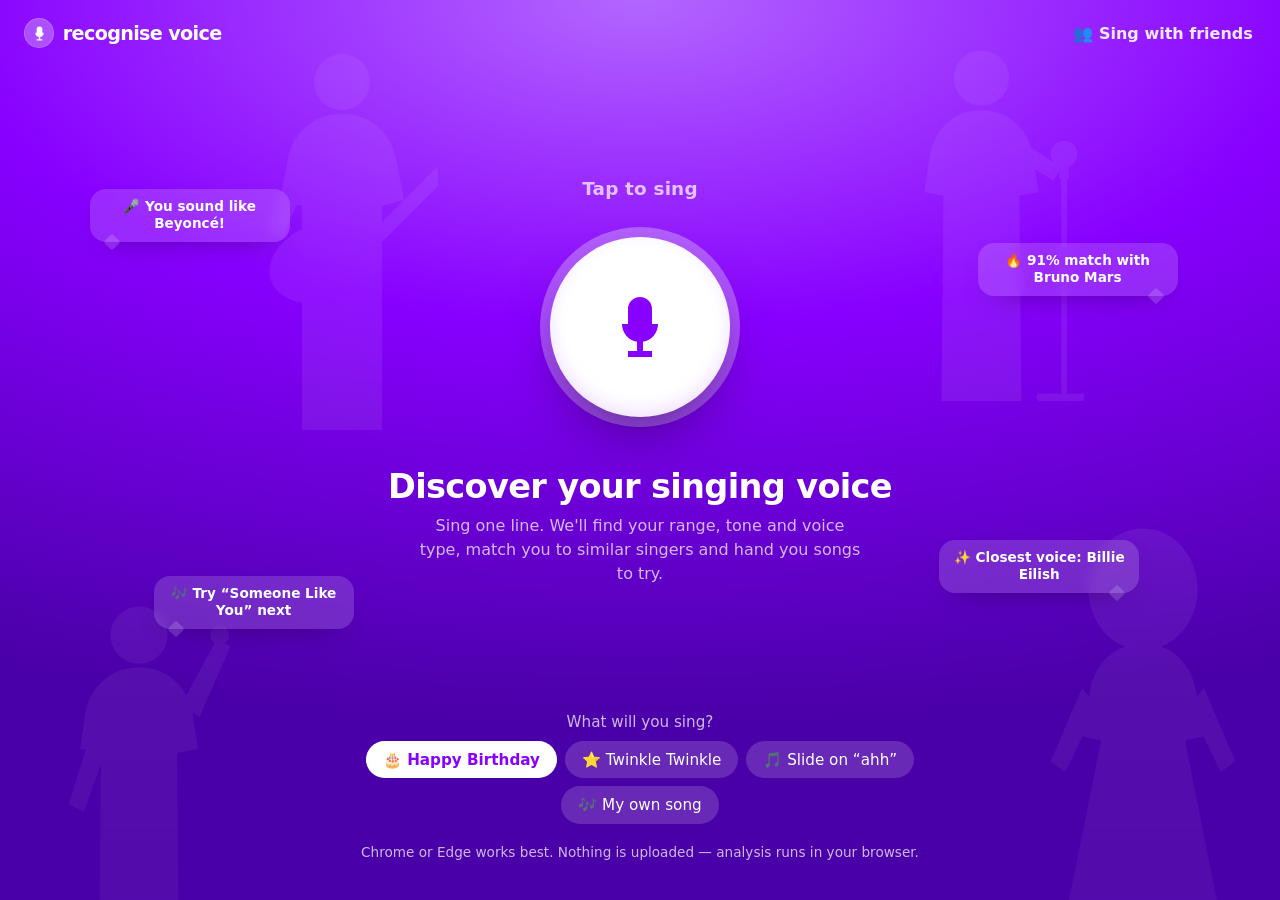
==== index.html @ d479e7f3 "Sing with friends page, performer silhouettes and landing chat bubbles Add friends.html + friends.js" ====
<!DOCTYPE html>
<html lang="en">
<head>
  <meta charset="UTF-8" />
  <meta name="viewport" content="width=device-width, initial-scale=1.0" />
  <meta name="theme-color" content="#8800ff" />
  <title>Recognise Voice</title>
  <link rel="icon" href="data:image/svg+xml,%3Csvg xmlns='http://www.w3.org/2000/svg' viewBox='0 0 64 64'%3E%3Ccircle cx='32' cy='32' r='32' fill='%238800ff'/%3E%3Cpath fill='%23fff' d='M32 38a8 8 0 0 0 8-8V18a8 8 0 1 0-16 0v12a8 8 0 0 0 8 8zm12-8a12 12 0 0 1-10 11.83V46h6v4H24v-4h6v-4.17A12 12 0 0 1 20 30h4a8 8 0 0 0 16 0h4z'/%3E%3C/svg%3E" />
  <link rel="stylesheet" href="style.css" />
</head>
<body>

  <!-- ============ INTRO ============ -->
  <section id="screen-intro" class="screen stage">
    <div class="bubbles" aria-hidden="true">
      <span class="bubble left b1">🎤 You sound like Beyoncé!</span>
      <span class="bubble right b2">🔥 91% match with Bruno Mars</span>
      <span class="bubble left b3">🎶 Try “Someone Like You” next</span>
      <span class="bubble right b4">✨ Closest voice: Billie Eilish</span>
    </div>
    <header class="topbar">
      <a class="brand" href="./" aria-label="Recognise Voice — home">
        <span class="logo" aria-hidden="true"><svg viewBox="0 0 24 24" width="17" height="17"><path fill="currentColor" d="M12 15a4 4 0 0 0 4-4V6a4 4 0 1 0-8 0v5a4 4 0 0 0 4 4zm6-4a6 6 0 0 1-5 5.92V20h3v2H8v-2h3v-3.08A6 6 0 0 1 6 11h2a4 4 0 0 0 8 0h2z"/></svg></span>
        <span class="wordmark">recognise voice</span>
      </a>
      <a class="text-btn nav-link" href="friends.html">👥 Sing with friends</a>
    </header>

    <div class="stage-center">
      <p class="tap-label">Tap to sing</p>

      <button id="start-btn" class="big-btn" type="button" aria-label="Start singing">
        <span class="ring ring-1"></span>
        <span class="ring ring-2"></span>
        <span class="core">
          <svg viewBox="0 0 24 24" width="72" height="72" aria-hidden="true">
            <path fill="currentColor" d="M12 15a4 4 0 0 0 4-4V6a4 4 0 1 0-8 0v5a4 4 0 0 0 4 4zm6-4a6 6 0 0 1-5 5.92V20h3v2H8v-2h3v-3.08A6 6 0 0 1 6 11h2a4 4 0 0 0 8 0h2z"/>
          </svg>
        </span>
      </button>

      <h1>Discover your singing voice</h1>
      <p class="lead">Sing one line. We'll find your range, tone and voice type, match you to similar singers and hand you songs to try.</p>
    </div>

    <div class="stage-bottom">
      <p class="picker-label">What will you sing?</p>
      <div class="chips" id="prompt-chips">
        <button class="chip selected" data-line="Happy birthday to you, happy birthday to you…">🎂 Happy Birthday</button>
        <button class="chip" data-line="Twinkle, twinkle, little star, how I wonder what you are…">⭐ Twinkle Twinkle</button>
        <button class="chip" data-line="Sing “ahh” — start comfortable, slide up as high as feels easy, then down as low as you can.">🎵 Slide on “ahh”</button>
        <button class="chip" data-line="Sing a line from any song you love.">🎶 My own song</button>
      </div>
      <p class="hint">Chrome or Edge works best. Nothing is uploaded — analysis runs in your browser.</p>
      <p id="unsupported" class="notice" hidden>Your browser doesn't support microphone recording. Try Chrome or Edge.</p>
      <p id="error" class="notice" hidden></p>
    </div>
  </section>

  <!-- ============ RECORD ============ -->
  <section id="screen-record" class="screen stage" hidden>
    <header class="topbar">
      <a class="brand" href="./" aria-label="Recognise Voice — home">
        <span class="logo" aria-hidden="true"><svg viewBox="0 0 24 24" width="17" height="17"><path fill="currentColor" d="M12 15a4 4 0 0 0 4-4V6a4 4 0 1 0-8 0v5a4 4 0 0 0 4 4zm6-4a6 6 0 0 1-5 5.92V20h3v2H8v-2h3v-3.08A6 6 0 0 1 6 11h2a4 4 0 0 0 8 0h2z"/></svg></span>
        <span class="wordmark">recognise voice</span>
      </a>
      <button id="cancel-btn" class="text-btn" type="button">Cancel</button>
    </header>

    <div class="stage-center">
      <p class="tap-label">Listening… tap to finish</p>

      <button id="stop-btn" class="big-btn listening" type="button" aria-label="Stop and analyse">
        <span class="ring ring-1"></span>
        <span class="ring ring-2"></span>
        <span class="ring ring-3"></span>
        <span class="core">
          <span class="live-note" id="live-note">—</span>
        </span>
      </button>

      <p class="lyric" id="lyric"></p>
      <p class="timer"><span id="elapsed">0.0</span>s · stops at 15s</p>
    </div>
  </section>

  <!-- ============ RESULTS ============ -->
  <section id="screen-results" class="screen results" hidden>
    <div class="results-stage">
      <header class="topbar">
        <a class="brand" href="./" aria-label="Recognise Voice — home">
        <span class="logo" aria-hidden="true"><svg viewBox="0 0 24 24" width="17" height="17"><path fill="currentColor" d="M12 15a4 4 0 0 0 4-4V6a4 4 0 1 0-8 0v5a4 4 0 0 0 4 4zm6-4a6 6 0 0 1-5 5.92V20h3v2H8v-2h3v-3.08A6 6 0 0 1 6 11h2a4 4 0 0 0 8 0h2z"/></svg></span>
        <span class="wordmark">recognise voice</span>
      </a>
        <span class="topbar-actions">
          <a class="text-btn nav-link" href="friends.html">👥 Sing with friends</a>
          <button id="again-btn" class="text-btn" type="button">Sing again</button>
        </span>
      </header>
      <div class="result-hero">
        <p class="eyebrow">Your voice type</p>
        <h1 id="voice-type">—</h1>
        <p id="voice-desc" class="lead"></p>
        <button id="replay-btn" class="replay-btn" type="button" hidden></button>
        <audio id="replay-audio" preload="auto"></audio>
      </div>
    </div>

    <div class="sheet">
      <div class="sheet-inner">

        <section class="block">
          <div class="range-bar" id="user-range-bar">
            <div class="range-fill" id="user-range-fill"></div>
            <div class="range-marker" id="user-range-median"></div>
          </div>
          <div class="range-labels"><span>C2</span><span>C3</span><span>C4</span><span>C5</span><span>C6</span></div>
          <dl class="stats" id="stats"></dl>
        </section>

        <section class="block fingerprint">
          <h2>Your vocal fingerprint</h2>
          <p class="sub">Measured first, described second. Dots show confidence; grey rows are things one sung line can't tell us.</p>
          <div class="dim-grid" id="dim-grid"></div>
          <dl class="fp-list" id="fp-list"></dl>
          <div class="distinguish" id="distinguish"></div>
          <details class="raw">
            <summary>All measurements (JSON)</summary>
            <button id="copy-json" class="pill-btn subtle" type="button">Copy JSON</button>
            <pre id="fp-json"></pre>
          </details>
        </section>

        <section class="block">
          <h2>Singers with a similar voice</h2>
          <p class="sub">Swipe or tap a card to explore your matches.</p>
          <div class="carousel-band">
            <div class="carousel" id="singer-carousel"></div>
            <div class="dots" id="singer-dots" role="tablist"></div>
            <div class="carousel-detail" id="singer-detail"></div>
          </div>
          <h3 class="dm-title">Closest match by dimension</h3>
          <div class="dim-matches" id="dim-matches"></div>
        </section>

        <section class="block">
          <h2>Genres suited to your voice</h2>
          <div class="chips dark static" id="genres"></div>
        </section>

        <section class="block">
          <h2>Start here — try this karaoke</h2>
          <div id="featured"></div>
        </section>

        <section class="block">
          <div class="section-head">
            <h2>Songs to try</h2>
            <button id="see-all-btn" class="see-all" type="button">See all <span aria-hidden="true">›</span></button>
          </div>
          <p class="sub">Tap the artwork to sing the karaoke version, or the YouTube icon to hear the original. Not feeling one? Tap ✕ to unmatch it and a better suggestion moves up.</p>
          <div class="chart" id="songs"></div>
          <div class="song-actions">
            <div class="pager" id="songs-pager">
              <button id="songs-prev" class="pager-btn" type="button" aria-label="Previous songs">‹</button>
              <span id="songs-page" class="pager-label"></span>
              <button id="songs-next" class="pager-btn" type="button" aria-label="Next songs">›</button>
            </div>
            <button id="reset-btn" class="pill-btn subtle" type="button">Reset unmatched</button>
          </div>
        </section>

      </div>
    </div>
  </section>

  <script src="data.js"></script>
  <script src="engine.js"></script>
  <script src="app.js"></script>
</body>
</html>
---- style.css ----
/*
 * Shazam-style UI in electric violet.
 * Shazam blue is #0088FF (hsl 208 100% 50%); we keep the same
 * saturation/lightness and rotate the hue: #8800FF (hsl 272 100% 50%).
 */
:root {
  --brand: #8800ff;
  --brand-deep: #4a00a8;
  --brand-light: #b366ff;
  --on-brand: #ffffff;
  --on-brand-muted: rgba(255, 255, 255, 0.72);
  --glass: rgba(255, 255, 255, 0.16);
  --glass-strong: rgba(255, 255, 255, 0.28);

  --sheet: #ffffff;
  --sheet-alt: #f4f0fb;
  --text: #17102b;
  --muted: #6d6486;
  --line: #e7e1f3;

  --spotify: #1db954;
  --youtube: #ff0033;
  --karaoke: #ffb400;
}

* { box-sizing: border-box; }

/* Screens are toggled with the hidden attribute; make sure it beats display rules below. */
[hidden] { display: none !important; }

html, body { margin: 0; min-height: 100%; }

body {
  font-family: -apple-system, BlinkMacSystemFont, "Segoe UI", Roboto, Inter, system-ui, sans-serif;
  color: var(--text);
  background: var(--brand);
  -webkit-font-smoothing: antialiased;
}

button { font: inherit; }

/* ---------- Stage (intro + record) ---------- */

.stage {
  min-height: 100vh;
  min-height: 100dvh;
  display: flex;
  flex-direction: column;
  color: var(--on-brand);
  background: radial-gradient(120% 80% at 50% 0%, var(--brand-light) 0%, var(--brand) 45%, var(--brand-deep) 100%);
  text-align: center;
}

.topbar {
  display: flex;
  justify-content: space-between;
  align-items: center;
  padding: 1.1rem 1.5rem;
}

.brand {
  display: inline-flex;
  align-items: center;
  gap: 0.55rem;
  color: var(--on-brand);
  text-decoration: none;
}

.brand .logo {
  width: 30px;
  height: 30px;
  border-radius: 50%;
  display: grid;
  place-items: center;
  background: var(--glass-strong);
  color: var(--on-brand);
  box-shadow: inset 0 0 0 1px rgba(255, 255, 255, 0.18);
}

.brand .wordmark {
  font-size: 1.2rem;
  font-weight: 900;
  letter-spacing: -0.035em;
  line-height: 1;
}

.text-btn {
  background: none;
  border: none;
  color: var(--on-brand);
  font-weight: 600;
  cursor: pointer;
  opacity: 0.9;
  padding: 0.4rem 0.2rem;
}

.text-btn:hover { opacity: 1; text-decoration: underline; }

.stage-center {
  flex: 1;
  display: flex;
  flex-direction: column;
  align-items: center;
  justify-content: center;
  padding: 1rem 1.5rem 2rem;
}

.tap-label {
  margin: 0 0 1.75rem;
  font-size: 1.15rem;
  font-weight: 600;
  color: var(--on-brand-muted);
  letter-spacing: 0.01em;
}

.stage h1 {
  margin: 2.5rem 0 0.5rem;
  font-size: clamp(1.6rem, 4vw, 2.1rem);
  font-weight: 800;
  letter-spacing: -0.02em;
}

.lead {
  margin: 0;
  max-width: 44ch;
  color: var(--on-brand-muted);
  font-size: 1rem;
  line-height: 1.5;
}

/* The big Shazam-style button */

.big-btn {
  position: relative;
  width: 200px;
  height: 200px;
  border: none;
  border-radius: 50%;
  background: transparent;
  cursor: pointer;
  padding: 0;
  display: grid;
  place-items: center;
  -webkit-tap-highlight-color: transparent;
}

.big-btn .core {
  position: relative;
  z-index: 2;
  width: 180px;
  height: 180px;
  border-radius: 50%;
  display: grid;
  place-items: center;
  color: var(--brand);
  background: var(--on-brand);
  box-shadow: 0 25px 60px -20px rgba(0, 0, 0, 0.55), inset 0 -6px 18px rgba(136, 0, 255, 0.12);
  transition: transform 0.15s ease;
}

.big-btn:hover .core { transform: scale(1.03); }
.big-btn:active .core { transform: scale(0.97); }
.big-btn:disabled { cursor: not-allowed; opacity: 0.6; }

.ring {
  position: absolute;
  inset: 0;
  border-radius: 50%;
  background: var(--glass);
  animation: breathe 2.6s ease-in-out infinite;
}

.ring-2 { animation-delay: 0.8s; }
.ring-3 { animation-delay: 1.6s; }

@keyframes breathe {
  0%, 100% { transform: scale(1); opacity: 0.9; }
  50% { transform: scale(1.18); opacity: 0.35; }
}

/* listening state: rings ripple outwards, core glows with volume */

.big-btn.listening .ring {
  animation: ripple 2.4s ease-out infinite;
  opacity: 0;
}

.big-btn.listening .ring-2 { animation-delay: 0.8s; }
.big-btn.listening .ring-3 { animation-delay: 1.6s; }

@keyframes ripple {
  0%   { transform: scale(0.95); opacity: 0.55; }
  100% { transform: scale(2.1); opacity: 0; }
}

.big-btn.listening .core {
  transform: scale(var(--pulse, 1));
  transition: transform 0.08s linear;
}

.live-note {
  font-size: 3.4rem;
  font-weight: 800;
  letter-spacing: -0.03em;
  color: var(--brand);
}

.lyric {
  margin: 2.5rem auto 0.5rem;
  max-width: 46ch;
  font-size: 1.1rem;
  font-style: italic;
  color: var(--on-brand-muted);
}

.timer { margin: 0; color: var(--on-brand-muted); font-variant-numeric: tabular-nums; }

/* bottom of intro stage */

.stage-bottom {
  padding: 0 1.5rem 2.5rem;
  max-width: 720px;
  margin: 0 auto;
  width: 100%;
}

.picker-label { margin: 0 0 0.6rem; color: var(--on-brand-muted); font-size: 0.95rem; }

.chips { display: flex; flex-wrap: wrap; gap: 0.5rem; justify-content: center; }

.chip {
  padding: 0.55rem 1rem;
  border-radius: 999px;
  border: 1px solid transparent;
  background: var(--glass);
  color: var(--on-brand);
  font-size: 0.95rem;
  cursor: pointer;
  transition: background 0.15s;
}

.chip:hover { background: var(--glass-strong); }
.chip.selected { background: var(--on-brand); color: var(--brand); font-weight: 700; }

.chips.dark { justify-content: flex-start; }
.chips.dark .chip { background: var(--sheet-alt); color: var(--text); cursor: default; }
.chips.dark .chip.selected { background: var(--brand); color: var(--on-brand); }

.hint { margin: 1.25rem 0 0; color: var(--on-brand-muted); font-size: 0.85rem; }

.notice {
  margin: 1rem auto 0;
  padding: 0.85rem 1rem;
  max-width: 52ch;
  background: rgba(255, 255, 255, 0.92);
  color: #a8003f;
  border-radius: 12px;
  font-weight: 600;
}

/* ---------- Results ---------- */

.results {
  min-height: 100vh;
  background: var(--sheet);
}

.results-stage {
  color: var(--on-brand);
  background: radial-gradient(120% 90% at 50% 0%, var(--brand-light) 0%, var(--brand) 45%, var(--brand-deep) 100%);
  padding-bottom: 4rem;
}

.result-hero {
  text-align: center;
  padding: 1rem 1.5rem 0;
}

.eyebrow {
  margin: 0 0 0.35rem;
  font-size: 0.75rem;
  font-weight: 700;
  letter-spacing: 0.14em;
  text-transform: uppercase;
  color: var(--on-brand-muted);
}

.result-hero h1 {
  margin: 0 0 0.6rem;
  font-size: clamp(2.4rem, 7vw, 3.6rem);
  font-weight: 800;
  letter-spacing: -0.03em;
}

.result-hero .lead { margin: 0 auto; }

.sheet {
  position: relative;
  margin-top: -2.25rem;
  background: var(--sheet);
  border-radius: 28px 28px 0 0;
  box-shadow: 0 -20px 50px -30px rgba(0, 0, 0, 0.5);
  animation: sheet-up 0.4s cubic-bezier(0.2, 0.8, 0.2, 1);
}

@keyframes sheet-up {
  from { transform: translateY(40px); opacity: 0; }
  to { transform: none; opacity: 1; }
}

.sheet-inner {
  width: min(880px, 100%);
  margin: 0 auto;
  padding: 2rem 1.5rem 5rem;
}

.block { margin-bottom: 2.75rem; }
.block h2 { margin: 0 0 1rem; font-size: 1.25rem; font-weight: 800; letter-spacing: -0.01em; }
.sub { margin: -0.5rem 0 1rem; color: var(--muted); font-size: 0.9rem; }

/* range */

.range-bar {
  position: relative;
  height: 14px;
  margin: 0.25rem 0 0.35rem;
  background: var(--sheet-alt);
  border-radius: 999px;
}

.range-fill {
  position: absolute;
  top: 0;
  bottom: 0;
  border-radius: 999px;
  background: linear-gradient(90deg, var(--brand-light), var(--brand));
}

.range-marker {
  position: absolute;
  top: -4px;
  width: 4px;
  height: 22px;
  border-radius: 2px;
  background: var(--text);
  transform: translateX(-50%);
}

.range-labels {
  display: flex;
  justify-content: space-between;
  font-size: 0.75rem;
  color: var(--muted);
}

.stats {
  display: grid;
  grid-template-columns: repeat(auto-fit, minmax(140px, 1fr));
  gap: 0.75rem;
  margin: 1.5rem 0 0;
}

.stats div { padding: 0.85rem 1rem; background: var(--sheet-alt); border-radius: 14px; }
.stats dt { font-size: 0.72rem; color: var(--muted); text-transform: uppercase; letter-spacing: 0.08em; font-weight: 700; }
.stats dd { margin: 0.25rem 0 0; font-size: 1.1rem; font-weight: 800; text-transform: capitalize; }

/* singers — Shazam-style 3D coverflow carousel */

.carousel-band {
  --card-w: 300px;
  position: relative;
  overflow: hidden;
  border-radius: 26px;
  padding: 1rem 0 1.1rem;
  color: var(--on-brand);
  background:
    radial-gradient(90% 70% at 15% 10%, rgba(255, 255, 255, 0.18), transparent 60%),
    linear-gradient(160deg, #5b2a8a 0%, #8a3d7a 45%, #c8506a 100%);
  user-select: none;
}

.carousel {
  position: relative;
  min-height: calc(var(--card-w) + 200px); /* real height is set from the card in layoutCarousel() */
  perspective: 1400px;
  touch-action: pan-y;
  cursor: grab;
}

.carousel:active { cursor: grabbing; }

.cf-item {
  position: absolute;
  top: 0;
  left: 50%;
  width: var(--card-w);
  margin-left: calc(var(--card-w) / -2);
  transform-style: preserve-3d;
  transition: transform 0.55s cubic-bezier(0.2, 0.8, 0.2, 1), opacity 0.45s ease, filter 0.45s ease;
  cursor: pointer;
}

.cf-item.active { cursor: default; }

.cf-label {
  height: 60px;
  text-align: center;
  display: flex;
  flex-direction: column;
  justify-content: flex-end;
  padding-bottom: 0.55rem;
}

.cf-label h3 {
  margin: 0;
  font-size: 0.95rem;
  font-weight: 800;
  letter-spacing: -0.01em;
  opacity: 0.75;
  transition: font-size 0.4s, opacity 0.4s;
}

.cf-label p {
  margin: 0.1rem 0 0;
  font-size: 0.8rem;
  opacity: 0.65;
}

.cf-item.active .cf-label h3 { font-size: 1.3rem; opacity: 1; }
.cf-item.active .cf-label p { font-size: 0.9rem; opacity: 0.85; }

.cf-card {
  position: relative;
  padding: 0.7rem 0.7rem 0.85rem;
  border-radius: 22px;
  background: rgba(60, 40, 70, 0.55);
  backdrop-filter: blur(12px);
  -webkit-backdrop-filter: blur(12px);
  box-shadow: 0 30px 60px -25px rgba(0, 0, 0, 0.6);
}

.cf-art {
  position: relative;
  aspect-ratio: 1;
  border-radius: 18px;
  display: grid;
  place-items: center;
  overflow: hidden;
  background: #fff;
}

.cf-art .cover {
  position: absolute;
  inset: 0;
  background: linear-gradient(135deg, var(--c1), var(--c2));
}

.cf-art .cover::after {
  /* faint waveform bars so the tile reads as "music" */
  content: "";
  position: absolute;
  inset: 0;
  background: repeating-linear-gradient(90deg, rgba(255, 255, 255, 0.18) 0 6px, transparent 6px 16px);
  mask: linear-gradient(to top, rgba(0, 0, 0, 0.9) 20%, transparent 65%);
  -webkit-mask: linear-gradient(to top, rgba(0, 0, 0, 0.9) 20%, transparent 65%);
}

.cf-art .initials {
  position: relative;
  font-size: calc(var(--card-w) * 0.34);
  font-weight: 900;
  letter-spacing: -0.04em;
  color: rgba(255, 255, 255, 0.95);
  text-shadow: 0 12px 40px rgba(0, 0, 0, 0.35);
}

.cf-name {
  margin: 0.7rem 0 0;
  font-size: min(1.45rem, calc(var(--card-w) * 0.078));
  font-weight: 800;
  letter-spacing: -0.02em;
  line-height: 1.15;
  white-space: nowrap;
  overflow: hidden;
  text-overflow: ellipsis;
}

.cf-type {
  margin: 0.15rem 0 0;
  font-size: 0.95rem;
  opacity: 0.8;
}

.cf-sub {
  margin: 0.35rem 0 0;
  font-size: 0.78rem;
  opacity: 0.6;
}

.cf-share {
  position: absolute;
  right: 1.1rem;
  top: 1.1rem;
  width: 36px;
  height: 36px;
  background: rgba(0, 0, 0, 0.35) !important;
  backdrop-filter: blur(6px);
  border-radius: 50%;
  border: none;
  background: rgba(255, 255, 255, 0.16);
  color: var(--on-brand);
  display: grid;
  place-items: center;
  cursor: pointer;
}

.cf-share:hover { background: rgba(255, 255, 255, 0.28); }

.cf-scores {
  display: grid;
  grid-template-columns: repeat(3, 1fr);
  gap: 0.3rem;
  margin-top: 0.55rem;
  padding-top: 0.5rem;
  border-top: 1px solid rgba(255, 255, 255, 0.15);
  font-size: 0.72rem;
  opacity: 0.75;
  text-align: center;
}

.cf-scores b {
  display: block;
  font-size: 0.92rem;
  font-weight: 800;
  opacity: 1;
  margin-bottom: 0.1rem;
}

.dots {
  display: flex;
  justify-content: center;
  gap: 0.5rem;
  margin-top: 0.2rem;
}

.dot {
  width: 9px;
  height: 9px;
  border-radius: 50%;
  border: none;
  padding: 0;
  background: rgba(255, 255, 255, 0.35);
  cursor: pointer;
  transition: background 0.2s, transform 0.2s;
}

.dot.active { background: #fff; transform: scale(1.25); }

.carousel-detail {
  max-width: 520px;
  margin: 0.9rem auto 0;
  padding: 0 1.25rem;
  text-align: center;
}

.carousel-detail p { margin: 0 0 0.6rem; opacity: 0.85; line-height: 1.45; font-size: 0.92rem; }

.mini-range { position: relative; height: 8px; border-radius: 999px; background: rgba(255, 255, 255, 0.18); }
.mini-range .range-fill { border-radius: 999px; }
.mini-range .singer { background: rgba(255, 255, 255, 0.55); }
.mini-range .user { height: 50%; top: 25%; background: linear-gradient(90deg, #ffd166, #ff7b9c); }

.range-key { margin: 0.35rem 0 0; font-size: 0.75rem; opacity: 0.65; }

.tag-row { display: flex; flex-wrap: wrap; gap: 0.35rem; justify-content: center; }
.tag { font-size: 0.75rem; padding: 0.25rem 0.65rem; border-radius: 999px; background: rgba(255, 255, 255, 0.16); color: var(--on-brand); }

/* songs */

.song-list { display: grid; gap: 0.75rem; }

.song-card {
  display: grid;
  grid-template-columns: 1fr auto;
  gap: 0.75rem 1rem;
  align-items: center;
  padding: 1rem 1.15rem;
  background: var(--sheet-alt);
  border-radius: 16px;
  animation: fade-in 0.25s ease;
}

.song-card.featured {
  background: linear-gradient(135deg, #fff5d6, #f4e6ff);
  border: 1px solid #ffe08a;
}

@keyframes fade-in { from { opacity: 0; transform: translateY(4px); } to { opacity: 1; transform: none; } }

.song-title { font-weight: 800; font-size: 1.05rem; }
.song-meta { color: var(--muted); font-size: 0.85rem; margin-top: 0.15rem; }

.unmatch {
  width: 34px;
  height: 34px;
  border-radius: 50%;
  border: 1px solid var(--line);
  background: #fff;
  color: var(--muted);
  cursor: pointer;
  font-size: 1rem;
}

.unmatch:hover { border-color: var(--youtube); color: var(--youtube); }

.links {
  grid-column: 1 / -1;
  display: flex;
  flex-wrap: wrap;
  gap: 0.5rem;
}

.link-btn {
  display: inline-flex;
  align-items: center;
  gap: 0.4rem;
  padding: 0.5rem 0.9rem;
  border-radius: 999px;
  font-size: 0.85rem;
  font-weight: 700;
  text-decoration: none;
  color: #fff;
}

.link-btn.spotify { background: var(--spotify); }
.link-btn.youtube { background: var(--youtube); }
.link-btn.karaoke { background: var(--karaoke); color: var(--text); }
.link-btn.big { padding: 0.75rem 1.25rem; font-size: 0.95rem; }
.link-btn.small { padding: 0.45rem 0.75rem; font-size: 0.78rem; font-weight: 700; white-space: nowrap; }
.link-btn:hover { filter: brightness(1.07); }

.song-actions { display: flex; gap: 0.6rem; margin-top: 1rem; flex-wrap: wrap; }

.pill-btn {
  padding: 0.6rem 1.15rem;
  border-radius: 999px;
  border: none;
  background: var(--brand);
  color: var(--on-brand);
  font-weight: 700;
  cursor: pointer;
}

.pill-btn.subtle { background: var(--sheet-alt); color: var(--text); }
.pill-btn:hover { filter: brightness(1.07); }

.empty { color: var(--muted); padding: 1rem; text-align: center; }

@media (max-width: 480px) {
  .big-btn { width: 170px; height: 170px; }
  .big-btn .core { width: 152px; height: 152px; }
  .live-note { font-size: 2.8rem; }
}

/* ---------- vocal fingerprint ---------- */

.dim-grid {
  display: grid;
  grid-template-columns: repeat(4, 1fr);
  gap: 0.7rem;
  margin-bottom: 1.25rem;
}

@media (max-width: 640px) {
  .dim-grid { grid-template-columns: repeat(2, 1fr); }
}

.dim-card {
  background: var(--sheet-alt);
  border-radius: 16px;
  padding: 0.9rem 1rem;
  min-height: 108px;
}

.dim-key {
  font-size: 0.72rem;
  font-weight: 800;
  letter-spacing: 0.08em;
  text-transform: uppercase;
  color: var(--brand);
}

.dim-val {
  margin-top: 0.35rem;
  font-weight: 800;
  font-size: 1rem;
  line-height: 1.3;
  overflow-wrap: anywhere;
}

.dim-hint { margin-top: 0.3rem; font-size: 0.75rem; color: var(--muted); }

.fp-list { margin: 0; }

.fp-row {
  display: grid;
  grid-template-columns: 150px 1fr;
  gap: 0.75rem;
  padding: 0.7rem 0;
  border-top: 1px solid var(--line);
}

.fp-row:last-child { border-bottom: 1px solid var(--line); }

@media (max-width: 560px) {
  .fp-row { grid-template-columns: 1fr; gap: 0.2rem; }
}

.fp-row dt {
  display: flex;
  align-items: center;
  gap: 0.5rem;
  font-weight: 800;
  font-size: 0.9rem;
}

.fp-row dd { margin: 0; color: var(--text); font-size: 0.92rem; line-height: 1.5; }
.fp-row.unmeasured dd, .fp-row.unmeasured dt { color: var(--muted); }

.conf {
  flex: none;
  width: 10px;
  height: 10px;
  border-radius: 50%;
  border: 2px solid transparent;
}

.conf-high { background: #16a34a; }
.conf-mid { background: #f59e0b; }
.conf-low { background: #ef4444; }
.conf-none { background: transparent; border-color: #c7c2d3; }

.distinguish { margin-top: 1.25rem; }
.distinguish h3 { margin: 0 0 0.5rem; font-size: 1rem; }
.distinguish ul { margin: 0; padding-left: 1.2rem; color: var(--text); font-size: 0.92rem; line-height: 1.6; }

details.raw { margin-top: 1.25rem; }
details.raw summary { cursor: pointer; font-weight: 700; color: var(--muted); font-size: 0.9rem; }
details.raw pre {
  margin-top: 0.75rem;
  max-height: 360px;
  overflow: auto;
  background: #1c1530;
  color: #e9e3f7;
  border-radius: 14px;
  padding: 1rem;
  font-size: 0.75rem;
  line-height: 1.45;
}
details.raw .pill-btn { margin-top: 0.75rem; }

/* closest match by dimension */

.dm-title { margin: 1.25rem 0 0.5rem; font-size: 1rem; }

.dim-matches { display: grid; gap: 0.4rem; }

.dm-row {
  display: grid;
  grid-template-columns: 150px 1fr;
  gap: 0.25rem 0.75rem;
  padding: 0.6rem 0.9rem;
  background: var(--sheet-alt);
  border-radius: 12px;
  font-size: 0.9rem;
}

@media (max-width: 560px) {
  .dm-row { grid-template-columns: 1fr; }
}

.dm-label { font-weight: 800; }
.dm-val { font-weight: 700; }
.dm-why { grid-column: 2; color: var(--muted); font-size: 0.8rem; }

@media (max-width: 560px) {
  .dm-why { grid-column: 1; }
}

.dm-reasons { font-size: 0.8rem !important; opacity: 0.7; margin: 0 0 0.35rem !important; }

/* ---------- songs chart (Shazam Top 200 style) ---------- */

.section-head {
  display: flex;
  align-items: baseline;
  justify-content: space-between;
  gap: 1rem;
  padding-bottom: 0.6rem;
  border-bottom: 1px solid var(--line);
  margin-bottom: 0.4rem;
}

.section-head h2 { margin: 0; }

.see-all {
  border: none;
  background: none;
  color: var(--brand);
  font-weight: 800;
  font-size: 0.85rem;
  letter-spacing: 0.06em;
  text-transform: uppercase;
  cursor: pointer;
  padding: 0.25rem 0;
}

.see-all span { font-size: 1.1rem; line-height: 0; }

.chart {
  display: grid;
  grid-template-columns: 1fr;
  column-gap: 2.5rem;
}

@media (min-width: 820px) {
  .chart { grid-template-columns: 1fr 1fr; }
}

.chart-row {
  display: grid;
  grid-template-columns: 1.4rem 64px minmax(0, 1fr) auto;
  align-items: center;
  gap: 0.75rem;
  padding: 0.85rem 0;
  border-bottom: 1px solid var(--line);
}

.rank {
  font-weight: 800;
  font-size: 1.15rem;
  text-align: center;
  color: var(--text);
}

.chart-art {
  position: relative;
  width: 64px;
  height: 64px;
  border-radius: 10px;
  overflow: hidden;
  display: grid;
  place-items: center;
}

.chart-initials {
  font-weight: 900;
  color: rgba(255, 255, 255, 0.9);
  font-size: 1.25rem;
  letter-spacing: -0.03em;
}

.play-overlay {
  position: absolute;
  inset: 0;
  display: grid;
  place-items: center;
  color: #fff;
  text-decoration: none;
}

.play-overlay::before {
  content: "";
  position: absolute;
  width: 34px;
  height: 34px;
  border-radius: 50%;
  background: rgba(0, 0, 0, 0.55);
  transition: transform 0.15s ease, background 0.15s ease;
}

.play-overlay svg { position: relative; }
.play-overlay:hover::before { transform: scale(1.1); background: var(--brand); }

.chart-info { min-width: 0; }
.chart-info .song-title,
.chart-info .song-meta {
  display: -webkit-box;
  -webkit-line-clamp: 2;
  -webkit-box-orient: vertical;
  overflow: hidden;
  line-height: 1.25;
}

.chart-info .song-title { font-weight: 800; font-size: 1rem; }
.chart-info .song-meta { color: var(--muted); font-size: 0.85rem; margin-top: 0.15rem; -webkit-line-clamp: 1; }

.chart-actions { display: flex; gap: 0.3rem; align-items: center; }

.icon-btn {
  width: 32px;
  height: 32px;
  border-radius: 50%;
  border: 1px solid var(--line);
  background: #fff;
  color: var(--muted);
  display: grid;
  place-items: center;
  cursor: pointer;
  text-decoration: none;
  font-size: 0.85rem;
  transition: background 0.15s, color 0.15s, border-color 0.15s;
}

.icon-btn:hover { color: var(--text); border-color: var(--muted); }
.icon-btn.spotify { color: #1db954; }
.icon-btn.youtube { color: #ff0000; }
.icon-btn.spotify:hover { background: #1db954; color: #fff; border-color: #1db954; }
.icon-btn.youtube:hover { background: #ff0000; color: #fff; border-color: #ff0000; }
.icon-btn.unmatch:hover { background: #fee2e2; color: #b91c1c; border-color: #fecaca; }

.pager { display: flex; align-items: center; gap: 0.5rem; }

.pager-btn {
  width: 38px;
  height: 38px;
  border-radius: 50%;
  border: none;
  background: var(--brand);
  color: var(--on-brand);
  font-size: 1.4rem;
  line-height: 1;
  cursor: pointer;
}

.pager-btn:disabled { background: #d9d4e6; cursor: default; }
.pager-label { font-size: 0.85rem; color: var(--muted); min-width: 3.5rem; text-align: center; }

/* replay */

.replay-btn {
  margin-top: 1.1rem;
  display: inline-flex;
  align-items: center;
  gap: 0.5rem;
  padding: 0.65rem 1.25rem;
  border: none;
  border-radius: 999px;
  background: var(--glass-strong);
  color: var(--on-brand);
  font-weight: 700;
  cursor: pointer;
  transition: background 0.15s;
}

.replay-btn:hover { background: rgba(255, 255, 255, 0.4); }
.replay-btn svg { flex: none; }

/* Actions sit under the title so the title always keeps full width. */
.chart-row {
  grid-template-columns: 1.4rem 64px minmax(0, 1fr);
  grid-template-rows: auto auto;
  row-gap: 0.45rem;
}

.chart-row .rank,
.chart-row .chart-art { grid-row: 1 / span 2; }
.chart-row .chart-info { grid-column: 3; align-self: end; }
.chart-row .chart-actions { grid-column: 3; align-self: start; }

/* ---------- faint performer silhouettes behind the violet stages ---------- */

.stage,
.results-stage {
  position: relative;
  isolation: isolate;
}

.stage::before,
.results-stage::before {
  content: "";
  position: absolute;
  inset: 0;
  z-index: 0;
  pointer-events: none;
  opacity: 0.075;
  background-repeat: no-repeat;
  background-image:
    url("data:image/svg+xml,%3Csvg xmlns=%22http://www.w3.org/2000/svg%22 width=%22200%22 height=%22400%22 viewBox=%220 0 200 400%22%3E%3Cg fill=%22%23fff%22%3E%3Ccircle cx=%22100%22 cy=%2258%22 r=%2230%22/%3E%3Cpath d=%22M100 92c-28 0-50 18-56 46l-6 40 22 4-2 218h84l-2-218 22-4-6-40c-6-28-28-46-56-46z%22/%3E%3Cpath d=%22M56 140l-30 96 16 8 30-84z%22/%3E%3Cpath d=%22M144 132l38-70 14 8-32 74z%22/%3E%3Ccircle cx=%22185%22 cy=%2258%22 r=%2210%22/%3E%3C/g%3E%3C/svg%3E"),
    url("data:image/svg+xml,%3Csvg xmlns=%22http://www.w3.org/2000/svg%22 width=%22200%22 height=%22400%22 viewBox=%220 0 200 400%22%3E%3Cg fill=%22%23fff%22%3E%3Cellipse cx=%22100%22 cy=%2266%22 rx=%2252%22 ry=%2258%22/%3E%3Cpath d=%22M100 118c-26 0-44 16-50 42l-8 46 18 4-38 190h156l-38-190 18-4-8-46c-6-26-24-42-50-42z%22/%3E%3Cpath d=%22M42 160l-30 70 14 10 30-62z%22/%3E%3Cpath d=%22M158 160l30 70-14 10-30-62z%22/%3E%3C/g%3E%3C/svg%3E"),
    url("data:image/svg+xml,%3Csvg xmlns=%22http://www.w3.org/2000/svg%22 width=%22200%22 height=%22400%22 viewBox=%220 0 200 400%22%3E%3Cg fill=%22%23fff%22%3E%3Ccircle cx=%22104%22 cy=%2252%22 r=%2228%22/%3E%3Cpath d=%22M104 84c-28 0-48 18-54 44l-8 42 22 6 0 224h80l0-224 22-6-8-42c-6-26-26-44-54-44z%22/%3E%3Cellipse cx=%2288%22 cy=%22232%22 rx=%2258%22 ry=%2240%22 transform=%22rotate%28-18 88 232%29%22/%3E%3Cpath d=%22M128 208l70-70 10 10-70 70z%22/%3E%3Cpath d=%22M56 130l-26 70 14 8 26-58z%22/%3E%3C/g%3E%3C/svg%3E"),
    url("data:image/svg+xml,%3Csvg xmlns=%22http://www.w3.org/2000/svg%22 width=%22200%22 height=%22400%22 viewBox=%220 0 200 400%22%3E%3Cg fill=%22%23fff%22%3E%3Ccircle cx=%2292%22 cy=%2260%22 r=%2229%22/%3E%3Cpath d=%22M92 94c-28 0-48 18-54 46l-6 40 20 4-2 216h84l-2-216 20-4-6-40c-6-28-26-46-54-46z%22/%3E%3Cpath d=%22M136 128l40 26-8 14-40-24z%22/%3E%3Crect x=%22176%22 y=%22150%22 width=%226%22 height=%22250%22/%3E%3Crect x=%22150%22 y=%22392%22 width=%2258%22 height=%228%22 rx=%224%22/%3E%3Ccircle cx=%22179%22 cy=%22140%22 r=%2214%22/%3E%3Crect x=%22174%22 y=%22150%22 width=%2210%22 height=%2216%22/%3E%3C/g%3E%3C/svg%3E");
  background-size: 190px 380px, 210px 420px, 200px 400px, 190px 380px;
  background-position: left 4% bottom -60px, right 3% bottom -40px, left 22% top 6%, right 18% top 4%;
  mask-image: linear-gradient(to bottom, rgba(0, 0, 0, 0.7), rgba(0, 0, 0, 1) 40%, rgba(0, 0, 0, 0.6));
  -webkit-mask-image: linear-gradient(to bottom, rgba(0, 0, 0, 0.7), rgba(0, 0, 0, 1) 40%, rgba(0, 0, 0, 0.6));
}

.results-stage::before {
  background-position: left 2% bottom -120px, right 2% bottom -110px, left -40px top -200px, right -40px top -200px;
}

.stage > *,
.results-stage > * {
  position: relative;
  z-index: 1;
}

@media (max-width: 640px) {
  .stage::before,
  .results-stage::before {
    background-size: 150px 300px, 165px 330px, 0 0, 0 0;
    background-position: left -30px bottom -40px, right -30px bottom -30px, 0 0, 0 0;
  }
}

/* landing-page chat bubbles */

.bubbles { position: absolute; inset: 0; pointer-events: none; z-index: 1; }

.bubble {
  position: absolute;
  max-width: 200px;
  padding: 0.55rem 0.85rem;
  border-radius: 16px;
  background: rgba(255, 255, 255, 0.16);
  color: var(--on-brand);
  font-size: 0.85rem;
  font-weight: 600;
  line-height: 1.3;
  backdrop-filter: blur(6px);
  -webkit-backdrop-filter: blur(6px);
  box-shadow: 0 10px 30px -18px rgba(0, 0, 0, 0.6);
  animation: bob 6s ease-in-out infinite;
}

.bubble::after {
  content: "";
  position: absolute;
  bottom: -6px;
  width: 12px;
  height: 12px;
  background: inherit;
  transform: rotate(45deg);
  border-radius: 2px;
}

.bubble.left::after { left: 16px; }
.bubble.right::after { right: 16px; }
.bubble.b1 { left: 7%; top: 21%; }
.bubble.b2 { right: 8%; top: 27%; animation-delay: -2s; }
.bubble.b3 { left: 12%; top: 64%; animation-delay: -4s; }
.bubble.b4 { right: 11%; top: 60%; animation-delay: -1s; }

@keyframes bob {
  0%, 100% { transform: translateY(0); }
  50% { transform: translateY(-8px); }
}

@media (max-width: 900px) {
  .bubble { font-size: 0.78rem; max-width: 150px; }
  .bubble.b1 { left: 3%; top: 13%; }
  .bubble.b2 { right: 3%; top: 19%; }
  .bubble.b3, .bubble.b4 { display: none; }
}

/* ---------- navigation ---------- */

.nav-link { text-decoration: none; }
.topbar-actions { display: inline-flex; gap: 0.9rem; align-items: center; }

/* ---------- Sing with friends ---------- */

.roster {
  display: grid;
  gap: 0.5rem;
  width: min(520px, 100%);
  margin: 1.5rem auto 0;
  text-align: left;
}

.roster-card {
  display: grid;
  grid-template-columns: 14px minmax(0, 1fr) auto;
  align-items: center;
  gap: 0.75rem;
  padding: 0.7rem 0.9rem;
  border-radius: 14px;
  background: var(--glass);
}

.roster-dot { width: 14px; height: 14px; border-radius: 50%; background: var(--singer-colour, #fff); }

.roster-name {
  width: 100%;
  border: none;
  background: transparent;
  color: var(--on-brand);
  font: inherit;
  font-weight: 800;
  padding: 0;
  border-bottom: 1px dashed rgba(255, 255, 255, 0.35);
}

.roster-name:focus { outline: none; border-bottom-color: #fff; }
.roster-meta { font-size: 0.82rem; color: var(--on-brand-muted); margin-top: 0.15rem; }
.roster-actions { display: flex; gap: 0.3rem; }

.roster-btn {
  width: 32px;
  height: 32px;
  border-radius: 50%;
  border: none;
  background: var(--glass-strong);
  color: var(--on-brand);
  cursor: pointer;
  display: grid;
  place-items: center;
}

.roster-btn:hover { background: rgba(255, 255, 255, 0.4); }

.finish-btn {
  margin-top: 1.25rem;
  padding: 0.8rem 1.6rem;
  border: none;
  border-radius: 999px;
  background: var(--on-brand);
  color: var(--brand);
  font-weight: 800;
  font-size: 1rem;
  cursor: pointer;
  box-shadow: 0 15px 35px -15px rgba(0, 0, 0, 0.5);
}

.finish-btn:disabled { opacity: 0.45; cursor: default; }

/* combined range bar: one layered lane per singer */

.multi-range { display: grid; gap: 6px; margin: 0.25rem 0 0.35rem; }
.multi-range .lane { position: relative; height: 12px; border-radius: 999px; background: var(--sheet-alt); }
.multi-range .lane .range-fill { background: var(--singer-colour, var(--brand)); }
.multi-range .lane .range-marker { background: var(--text); }

.voice-list { display: grid; gap: 0.7rem; margin-top: 1rem; }

.voice-card {
  display: grid;
  grid-template-columns: 44px minmax(0, 1fr) auto;
  gap: 0.85rem;
  align-items: start;
  padding: 0.9rem 1rem;
  border-radius: 16px;
  background: var(--sheet-alt);
}

.voice-avatar {
  width: 44px;
  height: 44px;
  border-radius: 50%;
  display: grid;
  place-items: center;
  font-weight: 800;
  color: #fff;
  background: var(--singer-colour, var(--brand));
  text-shadow: 0 1px 2px rgba(0, 0, 0, 0.25);
}

.voice-card h3 { margin: 0; font-size: 1rem; }
.voice-card .voice-type { color: var(--brand); font-weight: 700; font-size: 0.85rem; }
.voice-card p { margin: 0.35rem 0 0; font-size: 0.9rem; line-height: 1.45; color: var(--text); }

.voice-replay {
  width: 36px;
  height: 36px;
  border-radius: 50%;
  border: 1px solid var(--line);
  background: #fff;
  color: var(--brand);
  cursor: pointer;
  display: grid;
  place-items: center;
}

.fit-list { display: grid; gap: 0.5rem; }

.fit-row {
  display: grid;
  grid-template-columns: 28px minmax(0, 1fr);
  gap: 0.75rem;
  align-items: start;
  padding: 0.75rem 0.9rem;
  border-radius: 12px;
  background: var(--sheet-alt);
  font-size: 0.92rem;
  line-height: 1.45;
}

.fit-row .fit-icon { font-size: 1.2rem; line-height: 1.3; }

.part-tags { display: flex; flex-wrap: wrap; gap: 0.3rem; margin-top: 0.3rem; }

.part-tag {
  display: inline-flex;
  align-items: center;
  gap: 0.35rem;
  font-size: 0.75rem;
  padding: 0.15rem 0.55rem;
  border-radius: 999px;
  background: #fff;
  border: 1px solid var(--line);
  color: var(--muted);
}

.part-tag i { width: 8px; height: 8px; border-radius: 50%; background: var(--singer-colour, var(--brand)); }

.fit-pill {
  font-size: 0.75rem;
  font-weight: 800;
  color: var(--brand);
  white-space: nowrap;
}

.chart-info .song-meta.wrap { white-space: normal; -webkit-line-clamp: 2; }
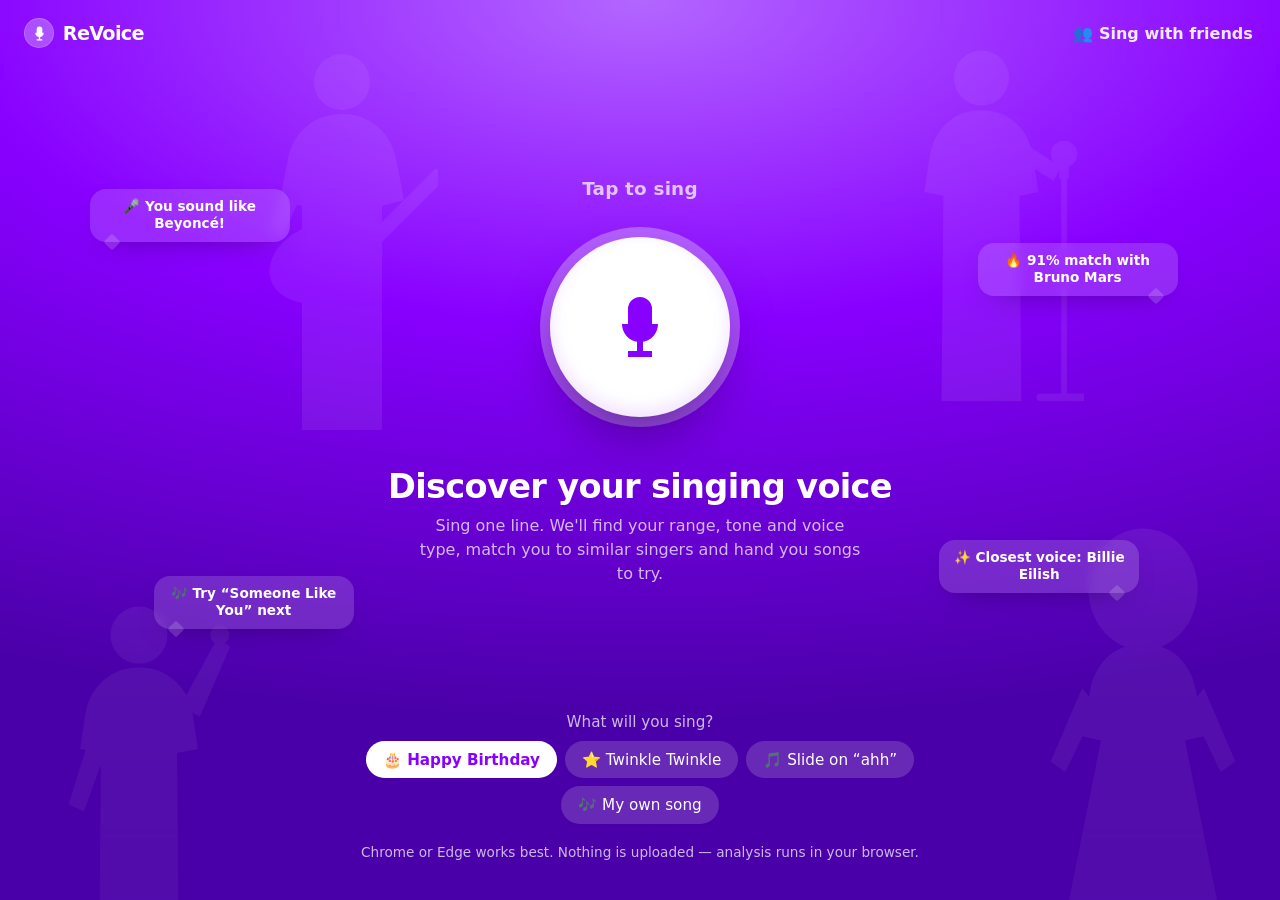
==== commit 0eb99191: "Rename the site to ReVoice Co-Authored-By: Claude Fable 5.1 <noreply@anthropic.com> Claude-Session: " ====
--- a/index.html
+++ b/index.html
@@ -4,7 +4,7 @@
   <meta charset="UTF-8" />
   <meta name="viewport" content="width=device-width, initial-scale=1.0" />
   <meta name="theme-color" content="#8800ff" />
-  <title>Recognise Voice</title>
+  <title>ReVoice</title>
   <link rel="icon" href="data:image/svg+xml,%3Csvg xmlns='http://www.w3.org/2000/svg' viewBox='0 0 64 64'%3E%3Ccircle cx='32' cy='32' r='32' fill='%238800ff'/%3E%3Cpath fill='%23fff' d='M32 38a8 8 0 0 0 8-8V18a8 8 0 1 0-16 0v12a8 8 0 0 0 8 8zm12-8a12 12 0 0 1-10 11.83V46h6v4H24v-4h6v-4.17A12 12 0 0 1 20 30h4a8 8 0 0 0 16 0h4z'/%3E%3C/svg%3E" />
   <link rel="stylesheet" href="style.css" />
 </head>
@@ -19,9 +19,9 @@
       <span class="bubble right b4">✨ Closest voice: Billie Eilish</span>
     </div>
     <header class="topbar">
-      <a class="brand" href="./" aria-label="Recognise Voice — home">
+      <a class="brand" href="./" aria-label="ReVoice — home">
         <span class="logo" aria-hidden="true"><svg viewBox="0 0 24 24" width="17" height="17"><path fill="currentColor" d="M12 15a4 4 0 0 0 4-4V6a4 4 0 1 0-8 0v5a4 4 0 0 0 4 4zm6-4a6 6 0 0 1-5 5.92V20h3v2H8v-2h3v-3.08A6 6 0 0 1 6 11h2a4 4 0 0 0 8 0h2z"/></svg></span>
-        <span class="wordmark">recognise voice</span>
+        <span class="wordmark">ReVoice</span>
       </a>
       <a class="text-btn nav-link" href="friends.html">👥 Sing with friends</a>
     </header>
@@ -60,9 +60,9 @@
   <!-- ============ RECORD ============ -->
   <section id="screen-record" class="screen stage" hidden>
     <header class="topbar">
-      <a class="brand" href="./" aria-label="Recognise Voice — home">
+      <a class="brand" href="./" aria-label="ReVoice — home">
         <span class="logo" aria-hidden="true"><svg viewBox="0 0 24 24" width="17" height="17"><path fill="currentColor" d="M12 15a4 4 0 0 0 4-4V6a4 4 0 1 0-8 0v5a4 4 0 0 0 4 4zm6-4a6 6 0 0 1-5 5.92V20h3v2H8v-2h3v-3.08A6 6 0 0 1 6 11h2a4 4 0 0 0 8 0h2z"/></svg></span>
-        <span class="wordmark">recognise voice</span>
+        <span class="wordmark">ReVoice</span>
       </a>
       <button id="cancel-btn" class="text-btn" type="button">Cancel</button>
     </header>
@@ -88,9 +88,9 @@
   <section id="screen-results" class="screen results" hidden>
     <div class="results-stage">
       <header class="topbar">
-        <a class="brand" href="./" aria-label="Recognise Voice — home">
+        <a class="brand" href="./" aria-label="ReVoice — home">
         <span class="logo" aria-hidden="true"><svg viewBox="0 0 24 24" width="17" height="17"><path fill="currentColor" d="M12 15a4 4 0 0 0 4-4V6a4 4 0 1 0-8 0v5a4 4 0 0 0 4 4zm6-4a6 6 0 0 1-5 5.92V20h3v2H8v-2h3v-3.08A6 6 0 0 1 6 11h2a4 4 0 0 0 8 0h2z"/></svg></span>
-        <span class="wordmark">recognise voice</span>
+        <span class="wordmark">ReVoice</span>
       </a>
         <span class="topbar-actions">
           <a class="text-btn nav-link" href="friends.html">👥 Sing with friends</a>
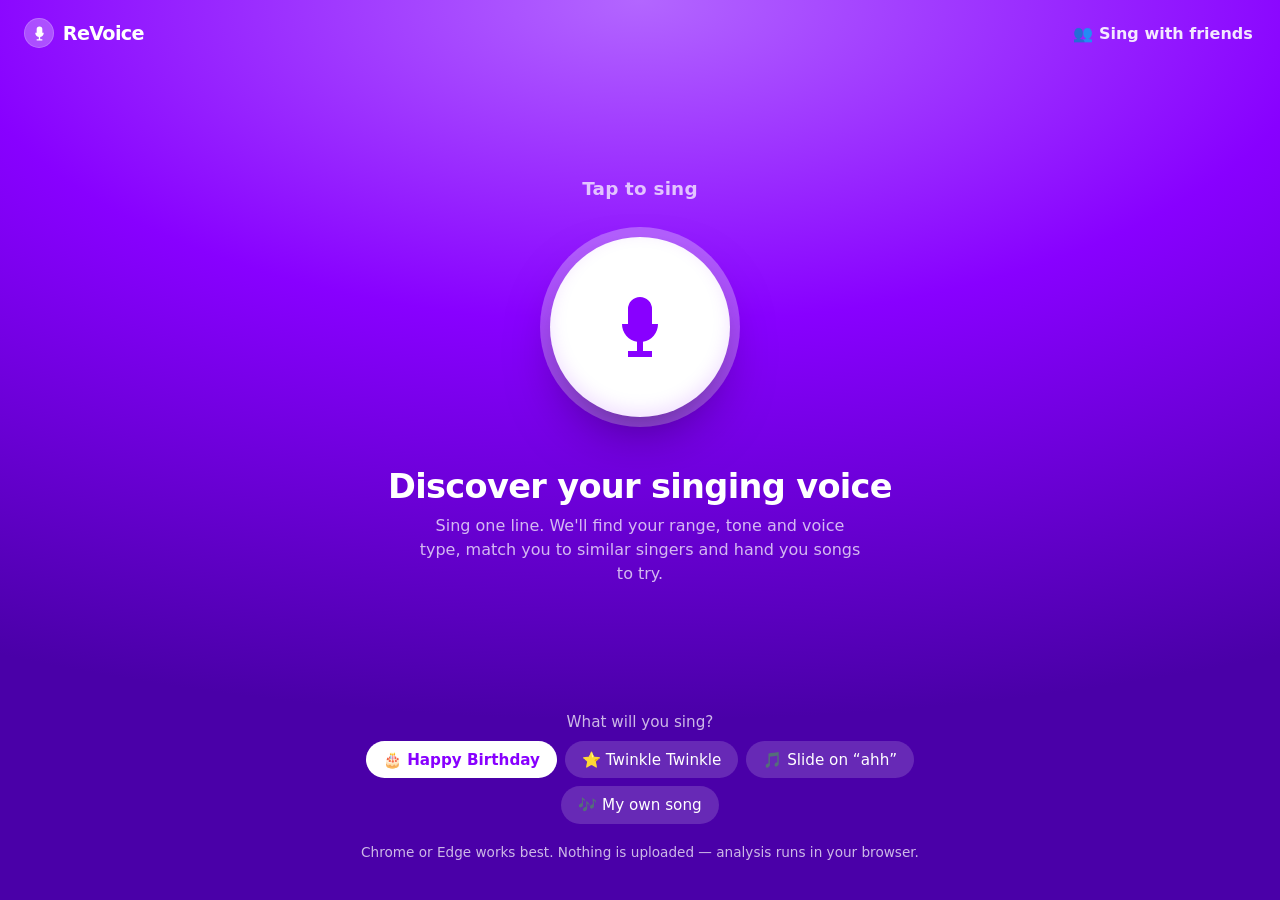
==== commit c9c56dd8: "Remove background silhouettes and landing chat bubbles Co-Authored-By: Claude Fable 5.1 <noreply@ant" ====
--- a/index.html
+++ b/index.html
@@ -12,12 +12,6 @@
 
   <!-- ============ INTRO ============ -->
   <section id="screen-intro" class="screen stage">
-    <div class="bubbles" aria-hidden="true">
-      <span class="bubble left b1">🎤 You sound like Beyoncé!</span>
-      <span class="bubble right b2">🔥 91% match with Bruno Mars</span>
-      <span class="bubble left b3">🎶 Try “Someone Like You” next</span>
-      <span class="bubble right b4">✨ Closest voice: Billie Eilish</span>
-    </div>
     <header class="topbar">
       <a class="brand" href="./" aria-label="ReVoice — home">
         <span class="logo" aria-hidden="true"><svg viewBox="0 0 24 24" width="17" height="17"><path fill="currentColor" d="M12 15a4 4 0 0 0 4-4V6a4 4 0 1 0-8 0v5a4 4 0 0 0 4 4zm6-4a6 6 0 0 1-5 5.92V20h3v2H8v-2h3v-3.08A6 6 0 0 1 6 11h2a4 4 0 0 0 8 0h2z"/></svg></span>
--- a/style.css
+++ b/style.css
@@ -968,102 +968,6 @@
 .chart-row .chart-info { grid-column: 3; align-self: end; }
 .chart-row .chart-actions { grid-column: 3; align-self: start; }
 
-/* ---------- faint performer silhouettes behind the violet stages ---------- */
-
-.stage,
-.results-stage {
-  position: relative;
-  isolation: isolate;
-}
-
-.stage::before,
-.results-stage::before {
-  content: "";
-  position: absolute;
-  inset: 0;
-  z-index: 0;
-  pointer-events: none;
-  opacity: 0.075;
-  background-repeat: no-repeat;
-  background-image:
-    url("data:image/svg+xml,%3Csvg xmlns=%22http://www.w3.org/2000/svg%22 width=%22200%22 height=%22400%22 viewBox=%220 0 200 400%22%3E%3Cg fill=%22%23fff%22%3E%3Ccircle cx=%22100%22 cy=%2258%22 r=%2230%22/%3E%3Cpath d=%22M100 92c-28 0-50 18-56 46l-6 40 22 4-2 218h84l-2-218 22-4-6-40c-6-28-28-46-56-46z%22/%3E%3Cpath d=%22M56 140l-30 96 16 8 30-84z%22/%3E%3Cpath d=%22M144 132l38-70 14 8-32 74z%22/%3E%3Ccircle cx=%22185%22 cy=%2258%22 r=%2210%22/%3E%3C/g%3E%3C/svg%3E"),
-    url("data:image/svg+xml,%3Csvg xmlns=%22http://www.w3.org/2000/svg%22 width=%22200%22 height=%22400%22 viewBox=%220 0 200 400%22%3E%3Cg fill=%22%23fff%22%3E%3Cellipse cx=%22100%22 cy=%2266%22 rx=%2252%22 ry=%2258%22/%3E%3Cpath d=%22M100 118c-26 0-44 16-50 42l-8 46 18 4-38 190h156l-38-190 18-4-8-46c-6-26-24-42-50-42z%22/%3E%3Cpath d=%22M42 160l-30 70 14 10 30-62z%22/%3E%3Cpath d=%22M158 160l30 70-14 10-30-62z%22/%3E%3C/g%3E%3C/svg%3E"),
-    url("data:image/svg+xml,%3Csvg xmlns=%22http://www.w3.org/2000/svg%22 width=%22200%22 height=%22400%22 viewBox=%220 0 200 400%22%3E%3Cg fill=%22%23fff%22%3E%3Ccircle cx=%22104%22 cy=%2252%22 r=%2228%22/%3E%3Cpath d=%22M104 84c-28 0-48 18-54 44l-8 42 22 6 0 224h80l0-224 22-6-8-42c-6-26-26-44-54-44z%22/%3E%3Cellipse cx=%2288%22 cy=%22232%22 rx=%2258%22 ry=%2240%22 transform=%22rotate%28-18 88 232%29%22/%3E%3Cpath d=%22M128 208l70-70 10 10-70 70z%22/%3E%3Cpath d=%22M56 130l-26 70 14 8 26-58z%22/%3E%3C/g%3E%3C/svg%3E"),
-    url("data:image/svg+xml,%3Csvg xmlns=%22http://www.w3.org/2000/svg%22 width=%22200%22 height=%22400%22 viewBox=%220 0 200 400%22%3E%3Cg fill=%22%23fff%22%3E%3Ccircle cx=%2292%22 cy=%2260%22 r=%2229%22/%3E%3Cpath d=%22M92 94c-28 0-48 18-54 46l-6 40 20 4-2 216h84l-2-216 20-4-6-40c-6-28-26-46-54-46z%22/%3E%3Cpath d=%22M136 128l40 26-8 14-40-24z%22/%3E%3Crect x=%22176%22 y=%22150%22 width=%226%22 height=%22250%22/%3E%3Crect x=%22150%22 y=%22392%22 width=%2258%22 height=%228%22 rx=%224%22/%3E%3Ccircle cx=%22179%22 cy=%22140%22 r=%2214%22/%3E%3Crect x=%22174%22 y=%22150%22 width=%2210%22 height=%2216%22/%3E%3C/g%3E%3C/svg%3E");
-  background-size: 190px 380px, 210px 420px, 200px 400px, 190px 380px;
-  background-position: left 4% bottom -60px, right 3% bottom -40px, left 22% top 6%, right 18% top 4%;
-  mask-image: linear-gradient(to bottom, rgba(0, 0, 0, 0.7), rgba(0, 0, 0, 1) 40%, rgba(0, 0, 0, 0.6));
-  -webkit-mask-image: linear-gradient(to bottom, rgba(0, 0, 0, 0.7), rgba(0, 0, 0, 1) 40%, rgba(0, 0, 0, 0.6));
-}
-
-.results-stage::before {
-  background-position: left 2% bottom -120px, right 2% bottom -110px, left -40px top -200px, right -40px top -200px;
-}
-
-.stage > *,
-.results-stage > * {
-  position: relative;
-  z-index: 1;
-}
-
-@media (max-width: 640px) {
-  .stage::before,
-  .results-stage::before {
-    background-size: 150px 300px, 165px 330px, 0 0, 0 0;
-    background-position: left -30px bottom -40px, right -30px bottom -30px, 0 0, 0 0;
-  }
-}
-
-/* landing-page chat bubbles */
-
-.bubbles { position: absolute; inset: 0; pointer-events: none; z-index: 1; }
-
-.bubble {
-  position: absolute;
-  max-width: 200px;
-  padding: 0.55rem 0.85rem;
-  border-radius: 16px;
-  background: rgba(255, 255, 255, 0.16);
-  color: var(--on-brand);
-  font-size: 0.85rem;
-  font-weight: 600;
-  line-height: 1.3;
-  backdrop-filter: blur(6px);
-  -webkit-backdrop-filter: blur(6px);
-  box-shadow: 0 10px 30px -18px rgba(0, 0, 0, 0.6);
-  animation: bob 6s ease-in-out infinite;
-}
-
-.bubble::after {
-  content: "";
-  position: absolute;
-  bottom: -6px;
-  width: 12px;
-  height: 12px;
-  background: inherit;
-  transform: rotate(45deg);
-  border-radius: 2px;
-}
-
-.bubble.left::after { left: 16px; }
-.bubble.right::after { right: 16px; }
-.bubble.b1 { left: 7%; top: 21%; }
-.bubble.b2 { right: 8%; top: 27%; animation-delay: -2s; }
-.bubble.b3 { left: 12%; top: 64%; animation-delay: -4s; }
-.bubble.b4 { right: 11%; top: 60%; animation-delay: -1s; }
-
-@keyframes bob {
-  0%, 100% { transform: translateY(0); }
-  50% { transform: translateY(-8px); }
-}
-
-@media (max-width: 900px) {
-  .bubble { font-size: 0.78rem; max-width: 150px; }
-  .bubble.b1 { left: 3%; top: 13%; }
-  .bubble.b2 { right: 3%; top: 19%; }
-  .bubble.b3, .bubble.b4 { display: none; }
-}
-
 /* ---------- navigation ---------- */
 
 .nav-link { text-decoration: none; }
@@ -1222,3 +1126,53 @@
 }
 
 .chart-info .song-meta.wrap { white-space: normal; -webkit-line-clamp: 2; }
+
+/* invite flow */
+
+.ghost-btn {
+  margin-top: 1rem;
+  padding: 0.55rem 1.1rem;
+  border: 1px solid rgba(255, 255, 255, 0.35);
+  border-radius: 999px;
+  background: transparent;
+  color: var(--on-brand);
+  font-weight: 600;
+  font-size: 0.9rem;
+  cursor: pointer;
+}
+
+.ghost-btn:hover { background: var(--glass); }
+
+.toast {
+  margin: 0.9rem auto 0;
+  max-width: 46ch;
+  padding: 0.6rem 0.9rem;
+  border-radius: 12px;
+  background: var(--glass-strong);
+  color: var(--on-brand);
+  font-size: 0.88rem;
+  line-height: 1.4;
+}
+
+.invite-panel {
+  width: min(520px, 100%);
+  margin: 1.5rem auto 0;
+  text-align: left;
+}
+
+.invite-voice {
+  display: grid;
+  grid-template-columns: 44px minmax(0, 1fr);
+  gap: 0.85rem;
+  align-items: center;
+  padding: 0.9rem 1rem;
+  border-radius: 16px;
+  background: var(--glass);
+}
+
+.invite-voice .voice-avatar { color: var(--brand); background: var(--on-brand); text-shadow: none; }
+.invite-desc { margin: 0.9rem 0 0.25rem; color: var(--on-brand-muted); font-size: 0.95rem; line-height: 1.5; }
+.invite-panel .finish-btn { margin-top: 0.9rem; }
+.invite-panel .hint { margin-top: 0.5rem; text-align: center; }
+
+.link-btn svg { vertical-align: -3px; margin-right: 0.2rem; }
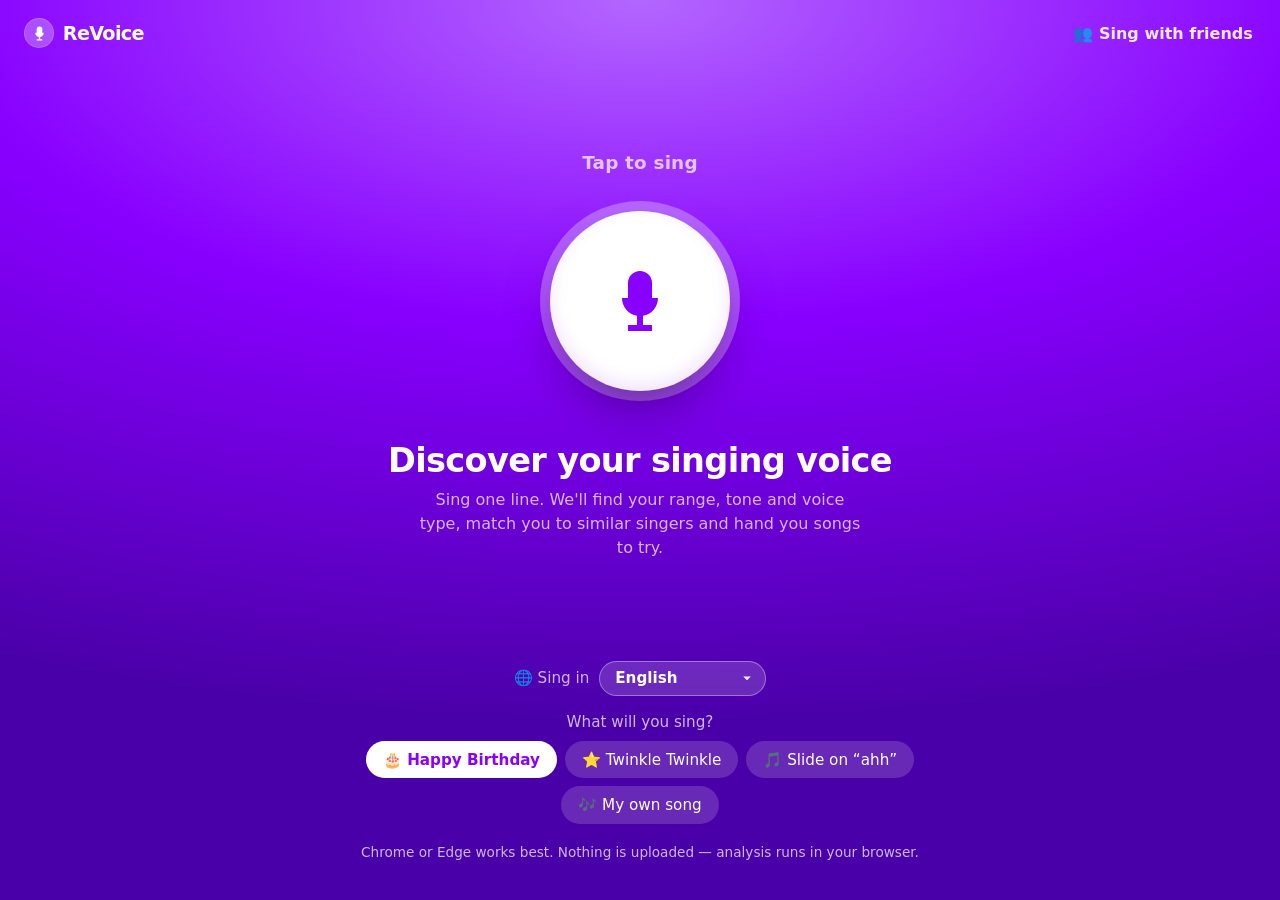
==== commit a4ef8d51: "Choose the language you sing in Add a Sing-in language picker (10 languages or any) on both pages, r" ====
--- a/index.html
+++ b/index.html
@@ -38,6 +38,10 @@
     </div>
 
     <div class="stage-bottom">
+      <div class="lang-row">
+        <label for="lang-select">🌐 Sing in</label>
+        <select id="lang-select" class="lang-select" aria-label="Language to sing in"></select>
+      </div>
       <p class="picker-label">What will you sing?</p>
       <div class="chips" id="prompt-chips">
         <button class="chip selected" data-line="Happy birthday to you, happy birthday to you…">🎂 Happy Birthday</button>
@@ -126,8 +130,11 @@
         </section>
 
         <section class="block">
-          <h2>Singers with a similar voice</h2>
-          <p class="sub">Swipe or tap a card to explore your matches.</p>
+          <div class="section-head plain">
+            <h2>Singers with a similar voice</h2>
+            <select id="lang-select-results" class="lang-select dark" aria-label="Language of singers to match"></select>
+          </div>
+          <p class="sub" id="singers-sub">Swipe or tap a card to explore your matches.</p>
           <div class="carousel-band">
             <div class="carousel" id="singer-carousel"></div>
             <div class="dots" id="singer-dots" role="tablist"></div>
--- a/style.css
+++ b/style.css
@@ -1176,3 +1176,40 @@
 .invite-panel .hint { margin-top: 0.5rem; text-align: center; }
 
 .link-btn svg { vertical-align: -3px; margin-right: 0.2rem; }
+
+/* language picker */
+
+.lang-row {
+  display: flex;
+  align-items: center;
+  justify-content: center;
+  gap: 0.6rem;
+  margin-bottom: 1.1rem;
+  color: var(--on-brand-muted);
+  font-size: 0.95rem;
+}
+
+.lang-select {
+  appearance: none;
+  -webkit-appearance: none;
+  padding: 0.45rem 2rem 0.45rem 0.95rem;
+  border-radius: 999px;
+  border: 1px solid rgba(255, 255, 255, 0.35);
+  background: var(--glass) url("data:image/svg+xml,%3Csvg xmlns='http://www.w3.org/2000/svg' viewBox='0 0 24 24'%3E%3Cpath fill='%23fff' d='M7 10l5 5 5-5z'/%3E%3C/svg%3E") no-repeat right 0.55rem center / 18px;
+  color: var(--on-brand);
+  font: inherit;
+  font-weight: 700;
+  cursor: pointer;
+}
+
+.lang-select option { color: var(--text); }
+
+.lang-select.dark {
+  background: var(--sheet-alt) url("data:image/svg+xml,%3Csvg xmlns='http://www.w3.org/2000/svg' viewBox='0 0 24 24'%3E%3Cpath fill='%236d6486' d='M7 10l5 5 5-5z'/%3E%3C/svg%3E") no-repeat right 0.55rem center / 18px;
+  color: var(--text);
+  border-color: var(--line);
+  font-size: 0.85rem;
+  padding: 0.35rem 1.8rem 0.35rem 0.8rem;
+}
+
+.section-head.plain { border-bottom: none; padding-bottom: 0; align-items: center; }
